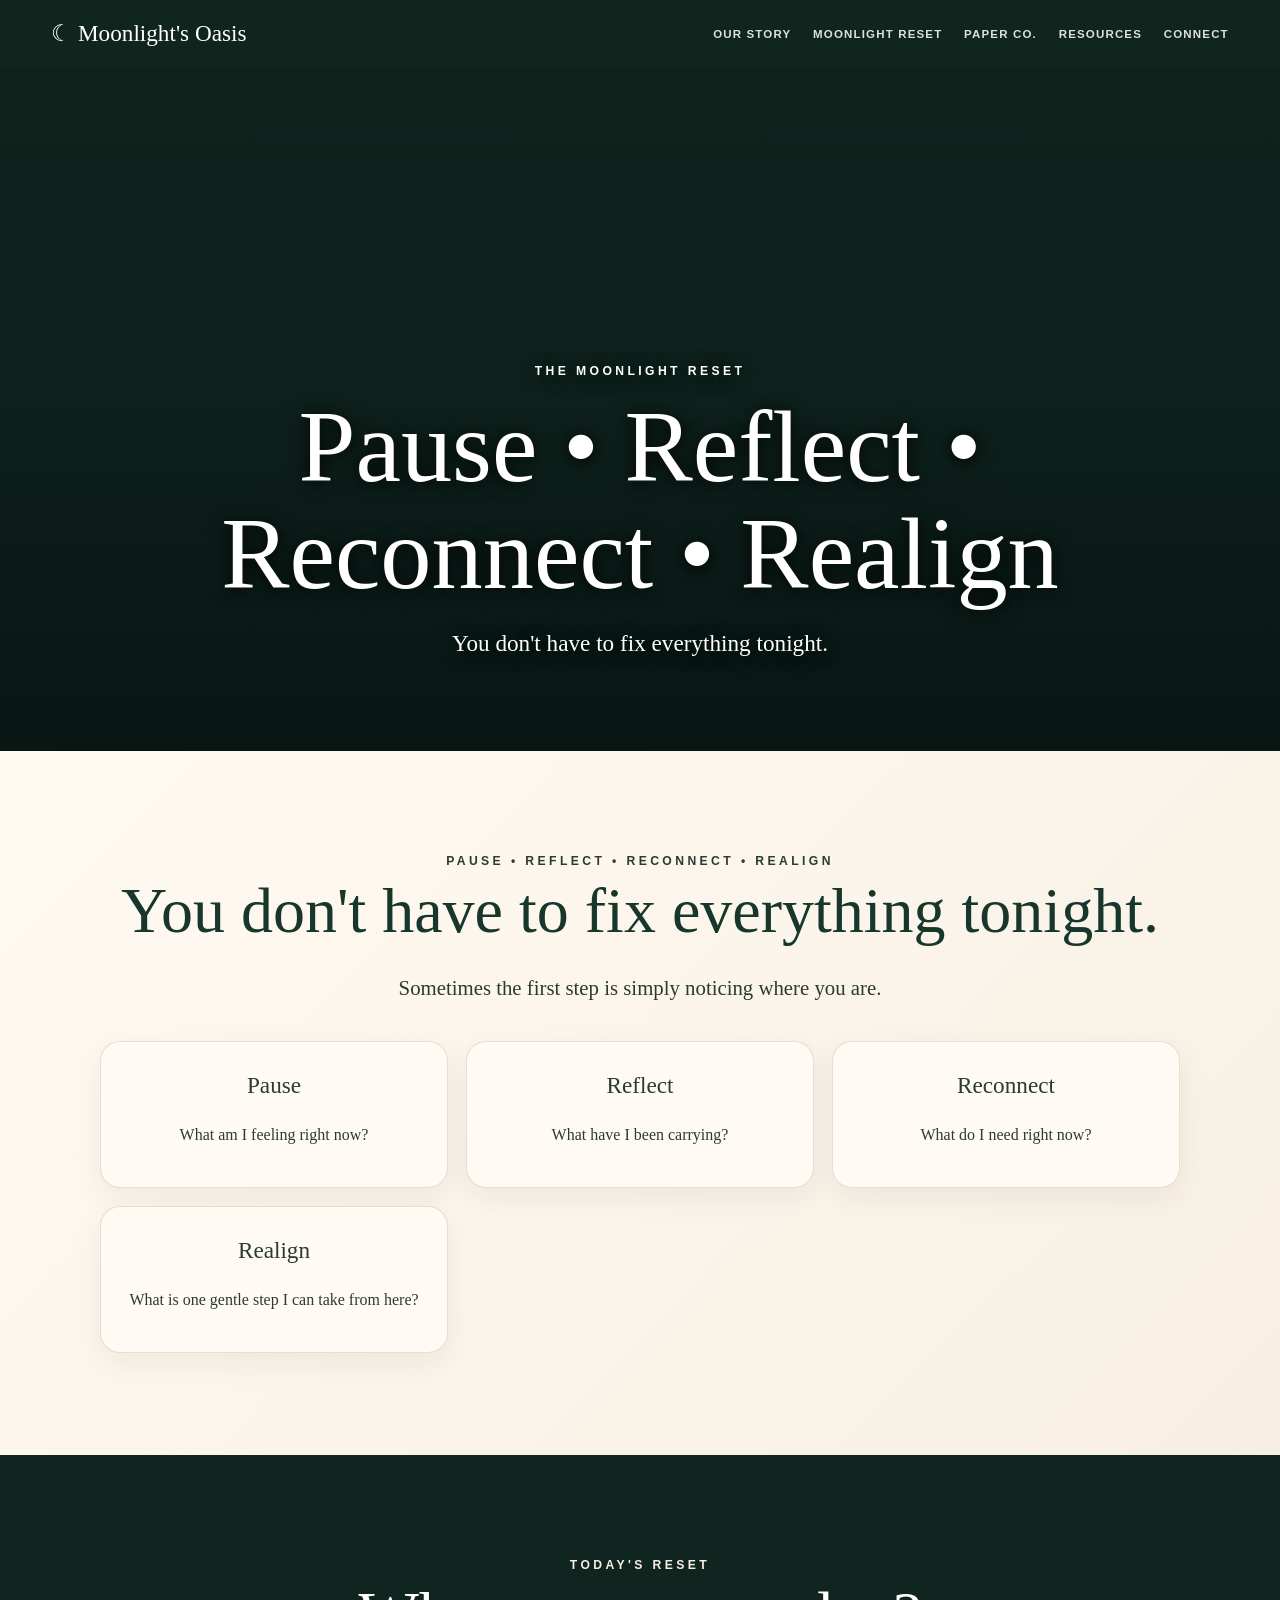
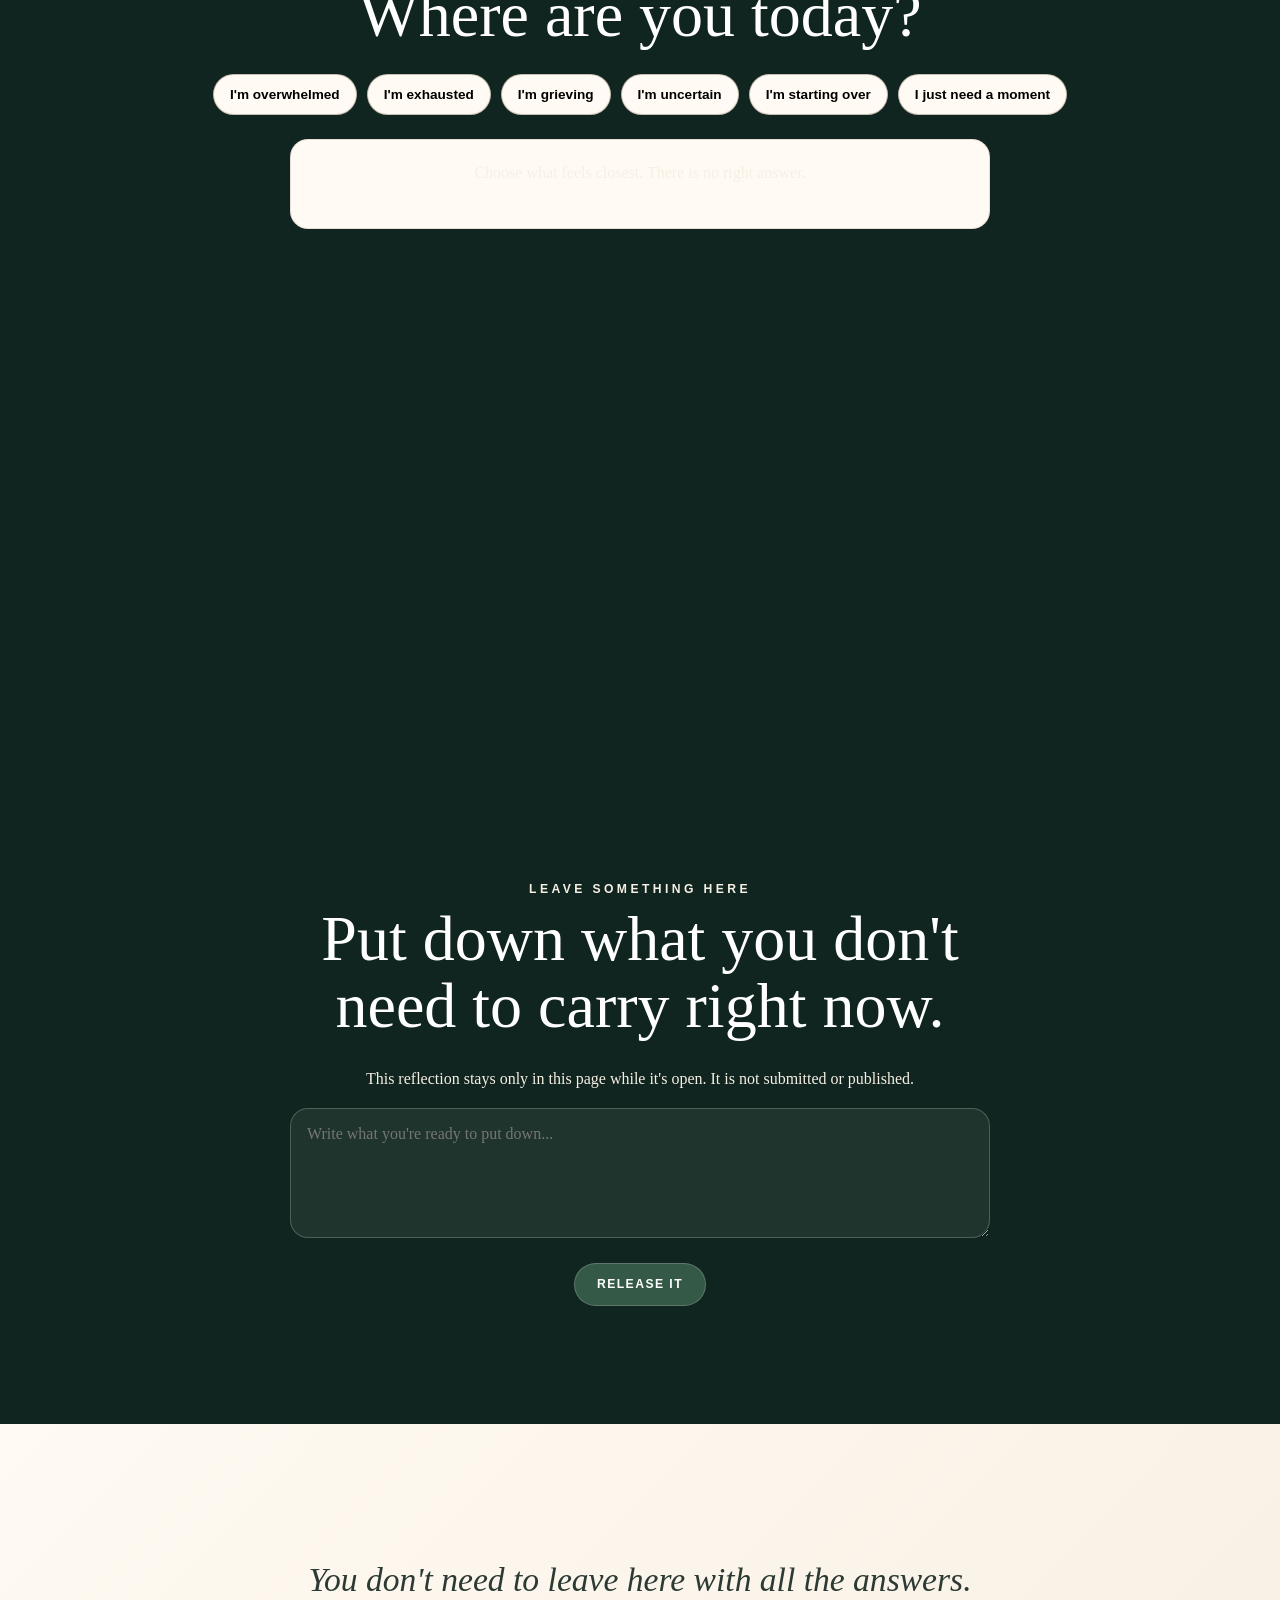
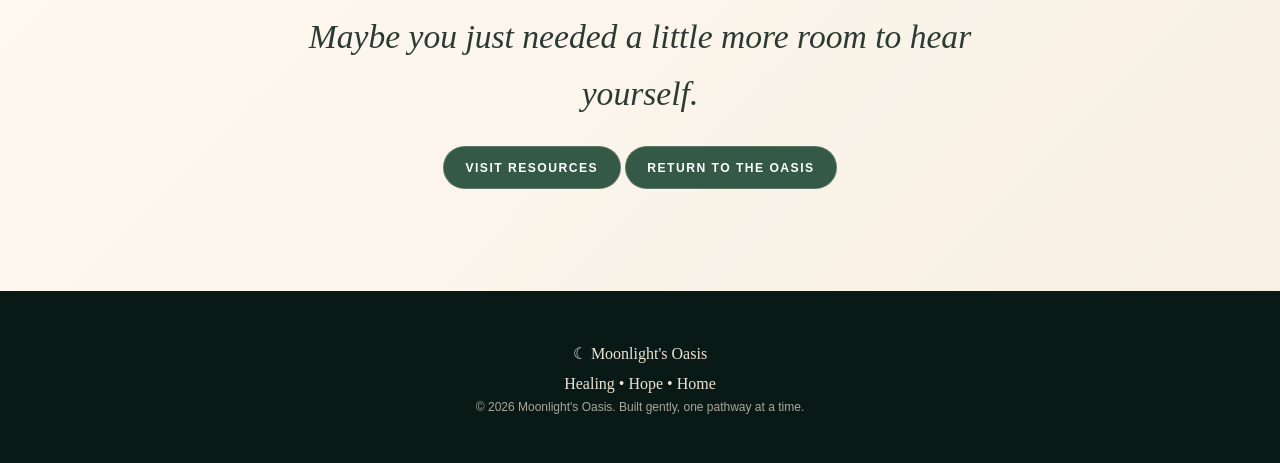
==== moonlight-reset.html @ 0347e414 "Add files via upload" ====
<!doctype html><html lang="en"><head><meta charset="utf-8"><meta name="viewport" content="width=device-width,initial-scale=1"><title>Moonlight Reset | Moonlight's Oasis</title><meta name="description" content="Moonlight's Oasis — Healing, Hope, Home."><link rel="stylesheet" href="style.css"></head><body><a class="skip" href="#main">Skip to content</a><header class="nav"><a class="brand" href="index.html">☾ Moonlight's Oasis</a><nav class="navlinks" aria-label="Primary"><a href="our-story.html">Our Story</a><a href="moonlight-reset.html">Moonlight Reset</a><a href="paper-co.html">Paper Co.</a><a href="resources.html">Resources</a><a href="connect.html">Connect</a></nav><button class="menu" aria-expanded="false">Menu</button></header><main id="main"><section class="hero" style="background-image:url('assets/moonlight-reset.png')"><div class="copy"><div class="eyebrow">The Moonlight Reset</div><h1>Pause • Reflect • Reconnect • Realign</h1><p>You don't have to fix everything tonight.</p></div></section><section class="cream center"><div class="inner"><div class="kicker">Pause • Reflect • Reconnect • Realign</div><h2>You don't have to fix everything tonight.</h2><p class="lead">Sometimes the first step is simply noticing where you are.</p><div class="grid"><div class="card"><h3>Pause</h3><p>What am I feeling right now?</p></div><div class="card"><h3>Reflect</h3><p>What have I been carrying?</p></div><div class="card"><h3>Reconnect</h3><p>What do I need right now?</p></div><div class="card"><h3>Realign</h3><p>What is one gentle step I can take from here?</p></div></div></div></section><section class="dark center"><div class="inner"><div class="kicker">Today's Reset</div><h2>Where are you today?</h2><div class="choice" id="choices"><button data-r="overwhelmed">I'm overwhelmed</button><button data-r="exhausted">I'm exhausted</button><button data-r="grieving">I'm grieving</button><button data-r="uncertain">I'm uncertain</button><button data-r="starting">I'm starting over</button><button data-r="moment">I just need a moment</button></div><div class="response" id="response" aria-live="polite">Choose what feels closest. There is no right answer.</div></div></section><section class="visual-strip" style="background-image:url('assets/moonlight-reset.png')" aria-label="Moonlit lagoon visual for the Moonlight Reset"></section><section class="dark center"><div class="inner release-wrap"><div class="kicker">Leave Something Here</div><h2>Put down what you don't need to carry right now.</h2><p>This reflection stays only in this page while it's open. It is not submitted or published.</p><textarea id="release" placeholder="Write what you're ready to put down..."></textarea><p><button class="btn" id="releaseBtn" type="button">Release It</button></p><p id="releaseNote" aria-live="polite"></p></div></section><section class="cream center"><div class="inner"><p class="quote">You don't need to leave here with all the answers. Maybe you just needed a little more room to hear yourself.</p><a class="btn" href="resources.html">Visit Resources</a> <a class="btn" href="index.html">Return to the Oasis</a></div></section></main><footer class="footer"><p>☾ Moonlight's Oasis</p><p>Healing • Hope • Home</p><p class="small">© <span data-year></span> Moonlight's Oasis. Built gently, one pathway at a time.</p></footer><script src="script.js"></script><script>const r={overwhelmed:"You do not have to solve the whole day at once. Name the next smallest thing that truly needs your attention—and let the rest wait for a moment.",exhausted:"Rest is information, not failure. What could you make gentler today, even by ten percent?",grieving:"There is no correct pace for grief. What would feel most caring toward yourself in this moment?",uncertain:"You do not need the entire map. What is one thing you know to be true right now?",starting:"Beginning again can be tender. What is one small choice that belongs to the life you're moving toward?",moment:"Then take the moment. Nothing else is required of you here."};document.querySelectorAll('#choices button').forEach(b=>b.addEventListener('click',()=>document.getElementById('response').textContent=r[b.dataset.r]));document.getElementById('releaseBtn').addEventListener('click',()=>{const t=document.getElementById('release');if(!t.value.trim()){document.getElementById('releaseNote').textContent='Write something first, if you want to.';return}t.classList.add('fade','away');setTimeout(()=>{t.value='';t.classList.remove('away');document.getElementById('releaseNote').textContent='Released. You can leave it here for now. 🌙';},700)});</script></body></html>
---- style.css ----
:root{--ink:#17372d;--cream:#f7efe3;--plum:#76577e;--moss:#355947;--gold:#c99b62;--night:#10251f;--shadow:0 18px 55px rgba(12,31,25,.18)}*{box-sizing:border-box}html{scroll-behavior:smooth}body{margin:0;background:var(--night);color:#2c3a34;font-family:Georgia,'Times New Roman',serif;line-height:1.7}a{color:inherit}.skip{position:absolute;left:-9999px}.skip:focus{left:1rem;top:1rem;z-index:999;background:white;padding:.7rem 1rem}.nav{position:sticky;top:0;z-index:50;display:flex;align-items:center;justify-content:space-between;padding:14px clamp(18px,4vw,64px);background:#10251ff2;color:white}.brand{text-decoration:none;font-size:clamp(1.05rem,2vw,1.45rem)}.navlinks{display:flex;gap:clamp(10px,1.7vw,25px);font:600 .72rem Arial,sans-serif;letter-spacing:.1em;text-transform:uppercase}.navlinks a{text-decoration:none;opacity:.86}.navlinks a:hover,.navlinks a:focus,.navlinks a[aria-current=page]{opacity:1;text-decoration:underline}.menu{display:none;background:none;border:1px solid #ffffff70;color:white;border-radius:999px;padding:.55rem .85rem}.hero{min-height:76svh;display:grid;place-items:end center;position:relative;background-position:center;background-size:cover;color:white;text-align:center}.hero:before{content:"";position:absolute;inset:0;background:linear-gradient(180deg,rgba(6,18,17,.12),rgba(7,20,18,.25) 45%,rgba(7,20,18,.88))}.hero .copy{position:relative;width:min(900px,92%);padding:6rem 1rem 4.5rem;text-shadow:0 2px 18px #000}.eyebrow,.kicker{font:700 .76rem Arial,sans-serif;letter-spacing:.28em;text-transform:uppercase}.hero h1,h2{font-weight:400;line-height:1.05}.hero h1{font-size:clamp(3rem,8vw,6.6rem);margin:.15em 0}.hero p{font-size:clamp(1.1rem,2.2vw,1.45rem);max-width:720px;margin:1rem auto}.cream{background:linear-gradient(135deg,#fffaf2,var(--cream));padding:clamp(65px,8vw,115px) 6vw}.dark{background:#10251f;color:#f6efe4;padding:clamp(65px,8vw,115px) 6vw}.inner{width:min(1080px,100%);margin:auto}.center{text-align:center}h2{font-size:clamp(2.2rem,5vw,4.5rem);color:var(--ink);margin:.15em 0 .4em}.dark h2{color:white}.lead{font-size:clamp(1.05rem,2vw,1.3rem);max-width:800px;margin:0 auto 1.8rem}.btn{display:inline-block;background:var(--moss);color:white;text-decoration:none;padding:.85rem 1.35rem;border-radius:999px;font:700 .76rem Arial,sans-serif;letter-spacing:.12em;text-transform:uppercase;border:1px solid #ffffff30}.grid{display:grid;grid-template-columns:repeat(3,1fr);gap:18px;margin-top:2.2rem}.card{background:#fffaf4;border:1px solid #9d846d3d;border-radius:20px;padding:1.4rem;box-shadow:0 10px 30px #2a1c1210}.dark .card{background:#ffffff0c;border-color:#ffffff20}.card h3{font-size:1.45rem;font-weight:400;margin:.1rem 0 .4rem}.quote{font-size:clamp(1.35rem,3vw,2.1rem);font-style:italic;max-width:760px;margin:1.5rem auto}.visual-strip{min-height:48svh;background-position:center;background-size:cover}.form{display:grid;grid-template-columns:1fr 1fr auto;gap:10px;max-width:850px;margin:2rem auto}.form input,.form textarea{width:100%;padding:1rem;border-radius:18px;border:1px solid #806f5d70;background:#fffaf3;font:1rem Georgia,serif}.form textarea{min-height:140px;grid-column:1/-1}.form button{border:0;cursor:pointer}.note{font-size:.9rem;opacity:.72}.footer{text-align:center;background:#091a16;color:#eee3d4;padding:45px 6vw}.footer p{margin:.2rem}.small{font: .75rem Arial,sans-serif;opacity:.7}.choice{display:flex;flex-wrap:wrap;gap:10px;justify-content:center;margin:1.5rem 0}.choice button{border:1px solid #806f5d70;background:#fffaf3;border-radius:999px;padding:.75rem 1rem;cursor:pointer;font:600 .85rem Arial,sans-serif}.response{min-height:90px;max-width:700px;margin:1rem auto;padding:1.2rem;border-radius:18px;background:#fffaf4;border:1px solid #9d846d3d}.products{grid-template-columns:repeat(5,1fr)}.moonrow{font-size:2rem;letter-spacing:.25em;margin:1.2rem 0}.release-wrap{max-width:700px;margin:auto}.release-wrap textarea{width:100%;min-height:130px;padding:1rem;border-radius:18px;border:1px solid #ffffff35;background:#ffffff12;color:white;font:1rem Georgia,serif}.fade{transition:opacity .7s ease,transform .7s ease}.fade.away{opacity:0;transform:translateY(14px)}
@media(max-width:850px){.navlinks{display:none}.menu{display:block}.nav.open .navlinks{display:flex;position:absolute;right:16px;top:64px;flex-direction:column;background:#10251ff8;padding:18px;border-radius:16px}.grid,.products{grid-template-columns:1fr 1fr}.form{grid-template-columns:1fr}.hero{min-height:68svh}}@media(max-width:560px){.grid,.products{grid-template-columns:1fr}.cream,.dark{padding-left:22px;padding-right:22px}.hero h1{font-size:3.2rem}.moonrow{letter-spacing:.08em}.form textarea{grid-column:auto}}
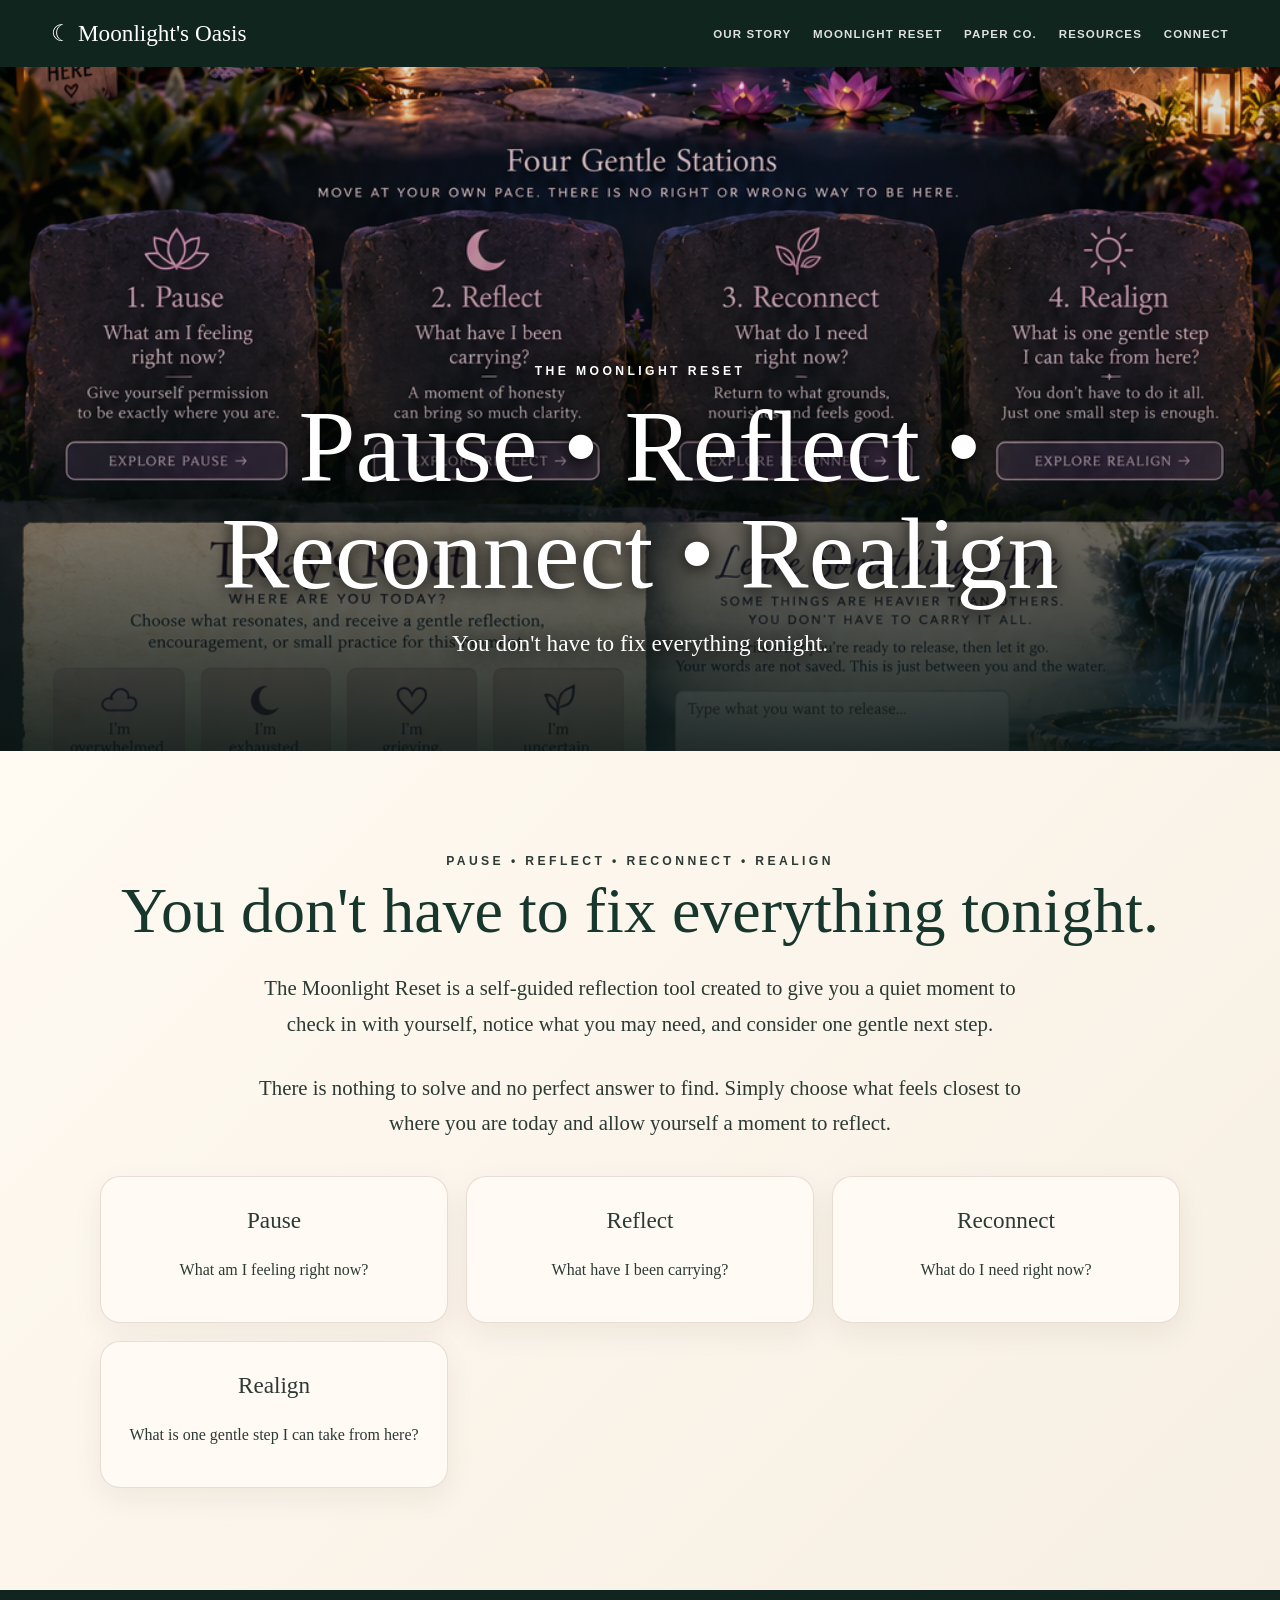
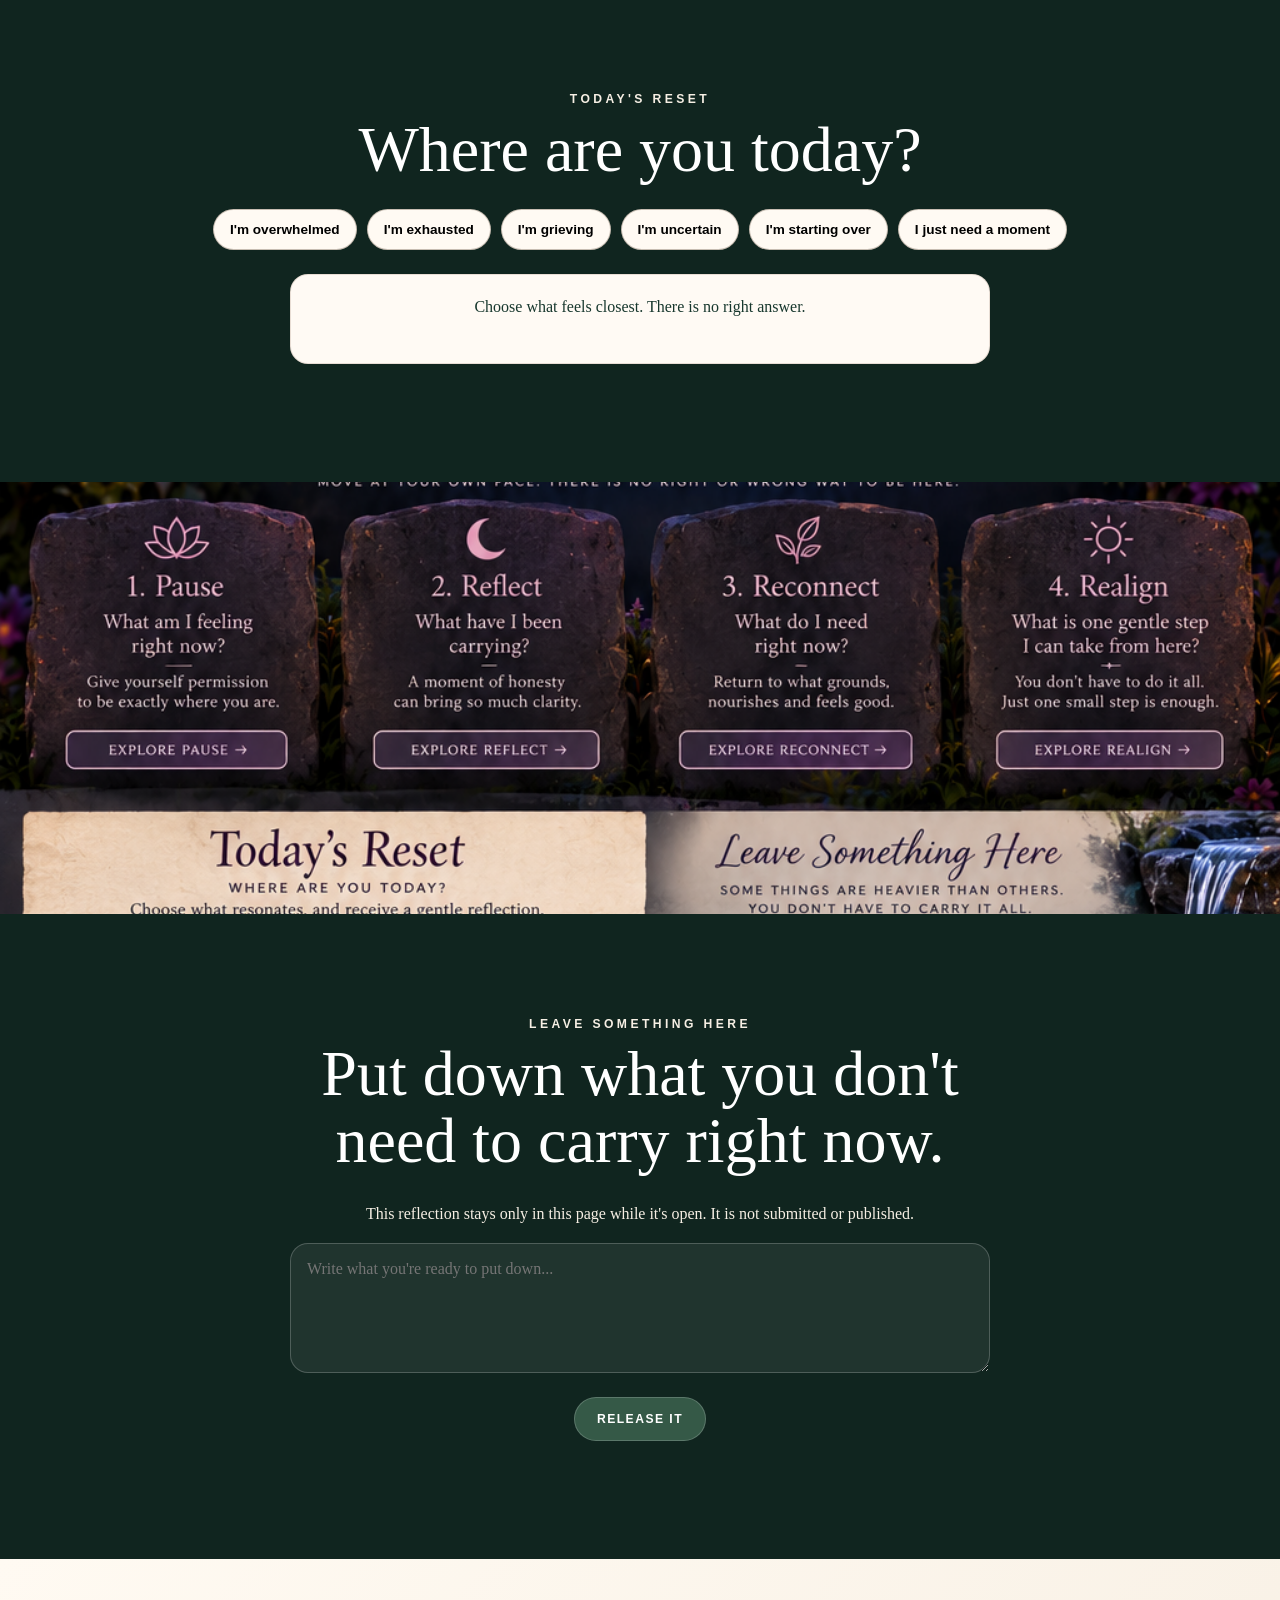
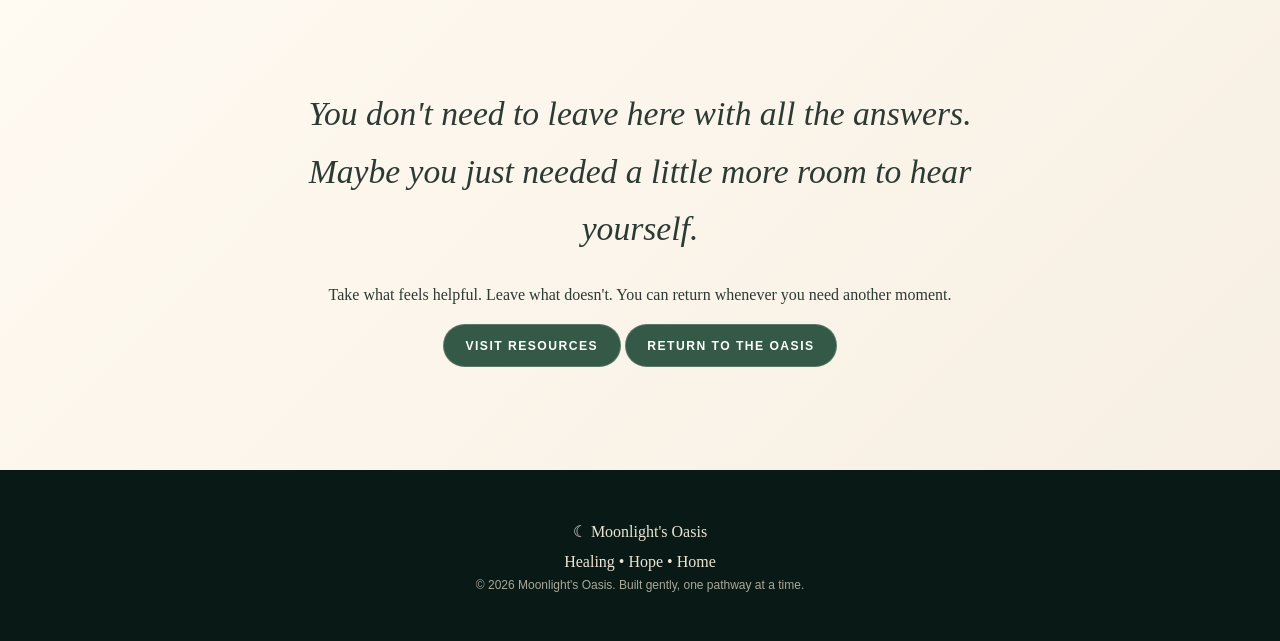
==== commit 34738c52: "Add files via upload Clarify Moonlight Reset" ====
--- a/moonlight-reset.html
+++ b/moonlight-reset.html
@@ -1 +1 @@
-<!doctype html><html lang="en"><head><meta charset="utf-8"><meta name="viewport" content="width=device-width,initial-scale=1"><title>Moonlight Reset | Moonlight's Oasis</title><meta name="description" content="Moonlight's Oasis — Healing, Hope, Home."><link rel="stylesheet" href="style.css"></head><body><a class="skip" href="#main">Skip to content</a><header class="nav"><a class="brand" href="index.html">☾ Moonlight's Oasis</a><nav class="navlinks" aria-label="Primary"><a href="our-story.html">Our Story</a><a href="moonlight-reset.html">Moonlight Reset</a><a href="paper-co.html">Paper Co.</a><a href="resources.html">Resources</a><a href="connect.html">Connect</a></nav><button class="menu" aria-expanded="false">Menu</button></header><main id="main"><section class="hero" style="background-image:url('assets/moonlight-reset.png')"><div class="copy"><div class="eyebrow">The Moonlight Reset</div><h1>Pause • Reflect • Reconnect • Realign</h1><p>You don't have to fix everything tonight.</p></div></section><section class="cream center"><div class="inner"><div class="kicker">Pause • Reflect • Reconnect • Realign</div><h2>You don't have to fix everything tonight.</h2><p class="lead">Sometimes the first step is simply noticing where you are.</p><div class="grid"><div class="card"><h3>Pause</h3><p>What am I feeling right now?</p></div><div class="card"><h3>Reflect</h3><p>What have I been carrying?</p></div><div class="card"><h3>Reconnect</h3><p>What do I need right now?</p></div><div class="card"><h3>Realign</h3><p>What is one gentle step I can take from here?</p></div></div></div></section><section class="dark center"><div class="inner"><div class="kicker">Today's Reset</div><h2>Where are you today?</h2><div class="choice" id="choices"><button data-r="overwhelmed">I'm overwhelmed</button><button data-r="exhausted">I'm exhausted</button><button data-r="grieving">I'm grieving</button><button data-r="uncertain">I'm uncertain</button><button data-r="starting">I'm starting over</button><button data-r="moment">I just need a moment</button></div><div class="response" id="response" aria-live="polite">Choose what feels closest. There is no right answer.</div></div></section><section class="visual-strip" style="background-image:url('assets/moonlight-reset.png')" aria-label="Moonlit lagoon visual for the Moonlight Reset"></section><section class="dark center"><div class="inner release-wrap"><div class="kicker">Leave Something Here</div><h2>Put down what you don't need to carry right now.</h2><p>This reflection stays only in this page while it's open. It is not submitted or published.</p><textarea id="release" placeholder="Write what you're ready to put down..."></textarea><p><button class="btn" id="releaseBtn" type="button">Release It</button></p><p id="releaseNote" aria-live="polite"></p></div></section><section class="cream center"><div class="inner"><p class="quote">You don't need to leave here with all the answers. Maybe you just needed a little more room to hear yourself.</p><a class="btn" href="resources.html">Visit Resources</a> <a class="btn" href="index.html">Return to the Oasis</a></div></section></main><footer class="footer"><p>☾ Moonlight's Oasis</p><p>Healing • Hope • Home</p><p class="small">© <span data-year></span> Moonlight's Oasis. Built gently, one pathway at a time.</p></footer><script src="script.js"></script><script>const r={overwhelmed:"You do not have to solve the whole day at once. Name the next smallest thing that truly needs your attention—and let the rest wait for a moment.",exhausted:"Rest is information, not failure. What could you make gentler today, even by ten percent?",grieving:"There is no correct pace for grief. What would feel most caring toward yourself in this moment?",uncertain:"You do not need the entire map. What is one thing you know to be true right now?",starting:"Beginning again can be tender. What is one small choice that belongs to the life you're moving toward?",moment:"Then take the moment. Nothing else is required of you here."};document.querySelectorAll('#choices button').forEach(b=>b.addEventListener('click',()=>document.getElementById('response').textContent=r[b.dataset.r]));document.getElementById('releaseBtn').addEventListener('click',()=>{const t=document.getElementById('release');if(!t.value.trim()){document.getElementById('releaseNote').textContent='Write something first, if you want to.';return}t.classList.add('fade','away');setTimeout(()=>{t.value='';t.classList.remove('away');document.getElementById('releaseNote').textContent='Released. You can leave it here for now. 🌙';},700)});</script></body></html>+<!doctype html><html lang="en"><head><meta charset="utf-8"><meta name="viewport" content="width=device-width,initial-scale=1"><title>Moonlight Reset | Moonlight's Oasis</title><meta name="description" content="Moonlight's Oasis — Healing, Hope, Home."><link rel="stylesheet" href="style.css"></head><body><a class="skip" href="#main">Skip to content</a><header class="nav"><a class="brand" href="index.html">☾ Moonlight's Oasis</a><nav class="navlinks" aria-label="Primary"><a href="our-story.html">Our Story</a><a href="moonlight-reset.html">Moonlight Reset</a><a href="paper-co.html">Paper Co.</a><a href="resources.html">Resources</a><a href="connect.html">Connect</a></nav><button class="menu" aria-expanded="false">Menu</button></header><main id="main"><section class="hero" style="background-image:url('assets/moonlight-reset.png')"><div class="copy"><div class="eyebrow">The Moonlight Reset</div><h1>Pause • Reflect • Reconnect • Realign</h1><p>You don't have to fix everything tonight.</p></div></section><section class="cream center"><div class="inner"><div class="kicker">Pause • Reflect • Reconnect • Realign</div><h2>You don't have to fix everything tonight.</h2><p class="lead">The Moonlight Reset is a self-guided reflection tool created to give you a quiet moment to check in with yourself, notice what you may need, and consider one gentle next step.</p><p class="lead">There is nothing to solve and no perfect answer to find. Simply choose what feels closest to where you are today and allow yourself a moment to reflect.</p><div class="grid"><div class="card"><h3>Pause</h3><p>What am I feeling right now?</p></div><div class="card"><h3>Reflect</h3><p>What have I been carrying?</p></div><div class="card"><h3>Reconnect</h3><p>What do I need right now?</p></div><div class="card"><h3>Realign</h3><p>What is one gentle step I can take from here?</p></div></div></div></section><section class="dark center"><div class="inner"><div class="kicker">Today's Reset</div><h2>Where are you today?</h2><div class="choice" id="choices"><button data-r="overwhelmed">I'm overwhelmed</button><button data-r="exhausted">I'm exhausted</button><button data-r="grieving">I'm grieving</button><button data-r="uncertain">I'm uncertain</button><button data-r="starting">I'm starting over</button><button data-r="moment">I just need a moment</button></div><div class="response" id="response" aria-live="polite">Choose what feels closest. There is no right answer.</div></div></section><section class="visual-strip" style="background-image:url('assets/moonlight-reset.png')" aria-label="Moonlit lagoon visual for the Moonlight Reset"></section><section class="dark center"><div class="inner release-wrap"><div class="kicker">Leave Something Here</div><h2>Put down what you don't need to carry right now.</h2><p>This reflection stays only in this page while it's open. It is not submitted or published.</p><textarea id="release" placeholder="Write what you're ready to put down..."></textarea><p><button class="btn" id="releaseBtn" type="button">Release It</button></p><p id="releaseNote" aria-live="polite"></p></div></section><section class="cream center"><div class="inner"><p class="quote">You don't need to leave here with all the answers. Maybe you just needed a little more room to hear yourself.</p><p>Take what feels helpful. Leave what doesn't. You can return whenever you need another moment.</p><a class="btn" href="resources.html">Visit Resources</a> <a class="btn" href="index.html">Return to the Oasis</a></div></section></main><footer class="footer"><p>☾ Moonlight's Oasis</p><p>Healing • Hope • Home</p><p class="small">© <span data-year></span> Moonlight's Oasis. Built gently, one pathway at a time.</p></footer><script src="script.js"></script><script>const r={overwhelmed:"You do not have to solve the whole day at once. Name the next smallest thing that truly needs your attention—and let the rest wait for a moment.",exhausted:"Rest is information, not failure. What could you make gentler today, even by ten percent?",grieving:"There is no correct pace for grief. What would feel most caring toward yourself in this moment?",uncertain:"You do not need the entire map. What is one thing you know to be true right now?",starting:"Beginning again can be tender. What is one small choice that belongs to the life you're moving toward?",moment:"Then take the moment. Nothing else is required of you here."};document.querySelectorAll('#choices button').forEach(b=>b.addEventListener('click',()=>document.getElementById('response').textContent=r[b.dataset.r]));document.getElementById('releaseBtn').addEventListener('click',()=>{const t=document.getElementById('release');if(!t.value.trim()){document.getElementById('releaseNote').textContent='Write something first, if you want to.';return}t.classList.add('fade','away');setTimeout(()=>{t.value='';t.classList.remove('away');document.getElementById('releaseNote').textContent='Released. You can leave it here for now. 🌙';},700)});</script></body></html>
--- a/style.css
+++ b/style.css
@@ -1,2 +1,19 @@
 :root{--ink:#17372d;--cream:#f7efe3;--plum:#76577e;--moss:#355947;--gold:#c99b62;--night:#10251f;--shadow:0 18px 55px rgba(12,31,25,.18)}*{box-sizing:border-box}html{scroll-behavior:smooth}body{margin:0;background:var(--night);color:#2c3a34;font-family:Georgia,'Times New Roman',serif;line-height:1.7}a{color:inherit}.skip{position:absolute;left:-9999px}.skip:focus{left:1rem;top:1rem;z-index:999;background:white;padding:.7rem 1rem}.nav{position:sticky;top:0;z-index:50;display:flex;align-items:center;justify-content:space-between;padding:14px clamp(18px,4vw,64px);background:#10251ff2;color:white}.brand{text-decoration:none;font-size:clamp(1.05rem,2vw,1.45rem)}.navlinks{display:flex;gap:clamp(10px,1.7vw,25px);font:600 .72rem Arial,sans-serif;letter-spacing:.1em;text-transform:uppercase}.navlinks a{text-decoration:none;opacity:.86}.navlinks a:hover,.navlinks a:focus,.navlinks a[aria-current=page]{opacity:1;text-decoration:underline}.menu{display:none;background:none;border:1px solid #ffffff70;color:white;border-radius:999px;padding:.55rem .85rem}.hero{min-height:76svh;display:grid;place-items:end center;position:relative;background-position:center;background-size:cover;color:white;text-align:center}.hero:before{content:"";position:absolute;inset:0;background:linear-gradient(180deg,rgba(6,18,17,.12),rgba(7,20,18,.25) 45%,rgba(7,20,18,.88))}.hero .copy{position:relative;width:min(900px,92%);padding:6rem 1rem 4.5rem;text-shadow:0 2px 18px #000}.eyebrow,.kicker{font:700 .76rem Arial,sans-serif;letter-spacing:.28em;text-transform:uppercase}.hero h1,h2{font-weight:400;line-height:1.05}.hero h1{font-size:clamp(3rem,8vw,6.6rem);margin:.15em 0}.hero p{font-size:clamp(1.1rem,2.2vw,1.45rem);max-width:720px;margin:1rem auto}.cream{background:linear-gradient(135deg,#fffaf2,var(--cream));padding:clamp(65px,8vw,115px) 6vw}.dark{background:#10251f;color:#f6efe4;padding:clamp(65px,8vw,115px) 6vw}.inner{width:min(1080px,100%);margin:auto}.center{text-align:center}h2{font-size:clamp(2.2rem,5vw,4.5rem);color:var(--ink);margin:.15em 0 .4em}.dark h2{color:white}.lead{font-size:clamp(1.05rem,2vw,1.3rem);max-width:800px;margin:0 auto 1.8rem}.btn{display:inline-block;background:var(--moss);color:white;text-decoration:none;padding:.85rem 1.35rem;border-radius:999px;font:700 .76rem Arial,sans-serif;letter-spacing:.12em;text-transform:uppercase;border:1px solid #ffffff30}.grid{display:grid;grid-template-columns:repeat(3,1fr);gap:18px;margin-top:2.2rem}.card{background:#fffaf4;border:1px solid #9d846d3d;border-radius:20px;padding:1.4rem;box-shadow:0 10px 30px #2a1c1210}.dark .card{background:#ffffff0c;border-color:#ffffff20}.card h3{font-size:1.45rem;font-weight:400;margin:.1rem 0 .4rem}.quote{font-size:clamp(1.35rem,3vw,2.1rem);font-style:italic;max-width:760px;margin:1.5rem auto}.visual-strip{min-height:48svh;background-position:center;background-size:cover}.form{display:grid;grid-template-columns:1fr 1fr auto;gap:10px;max-width:850px;margin:2rem auto}.form input,.form textarea{width:100%;padding:1rem;border-radius:18px;border:1px solid #806f5d70;background:#fffaf3;font:1rem Georgia,serif}.form textarea{min-height:140px;grid-column:1/-1}.form button{border:0;cursor:pointer}.note{font-size:.9rem;opacity:.72}.footer{text-align:center;background:#091a16;color:#eee3d4;padding:45px 6vw}.footer p{margin:.2rem}.small{font: .75rem Arial,sans-serif;opacity:.7}.choice{display:flex;flex-wrap:wrap;gap:10px;justify-content:center;margin:1.5rem 0}.choice button{border:1px solid #806f5d70;background:#fffaf3;border-radius:999px;padding:.75rem 1rem;cursor:pointer;font:600 .85rem Arial,sans-serif}.response{min-height:90px;max-width:700px;margin:1rem auto;padding:1.2rem;border-radius:18px;background:#fffaf4;border:1px solid #9d846d3d}.products{grid-template-columns:repeat(5,1fr)}.moonrow{font-size:2rem;letter-spacing:.25em;margin:1.2rem 0}.release-wrap{max-width:700px;margin:auto}.release-wrap textarea{width:100%;min-height:130px;padding:1rem;border-radius:18px;border:1px solid #ffffff35;background:#ffffff12;color:white;font:1rem Georgia,serif}.fade{transition:opacity .7s ease,transform .7s ease}.fade.away{opacity:0;transform:translateY(14px)}
 @media(max-width:850px){.navlinks{display:none}.menu{display:block}.nav.open .navlinks{display:flex;position:absolute;right:16px;top:64px;flex-direction:column;background:#10251ff8;padding:18px;border-radius:16px}.grid,.products{grid-template-columns:1fr 1fr}.form{grid-template-columns:1fr}.hero{min-height:68svh}}@media(max-width:560px){.grid,.products{grid-template-columns:1fr}.cream,.dark{padding-left:22px;padding-right:22px}.hero h1{font-size:3.2rem}.moonrow{letter-spacing:.08em}.form textarea{grid-column:auto}}
+
+/* Moonlight Reset readability + mobile spacing fix — 2026-09-18 */
+.response{
+  color:var(--ink);
+  line-height:1.65;
+  position:relative;
+  z-index:1;
+}
+.dark .response{
+  color:var(--ink);
+  background:#fffaf4;
+}
+@media(max-width:560px){
+  #choices{margin-bottom:1.35rem;}
+  #choices button{line-height:1.25;min-height:44px;}
+  .response{margin-top:1.35rem;min-height:110px;padding:1.25rem 1.15rem;}
+}
